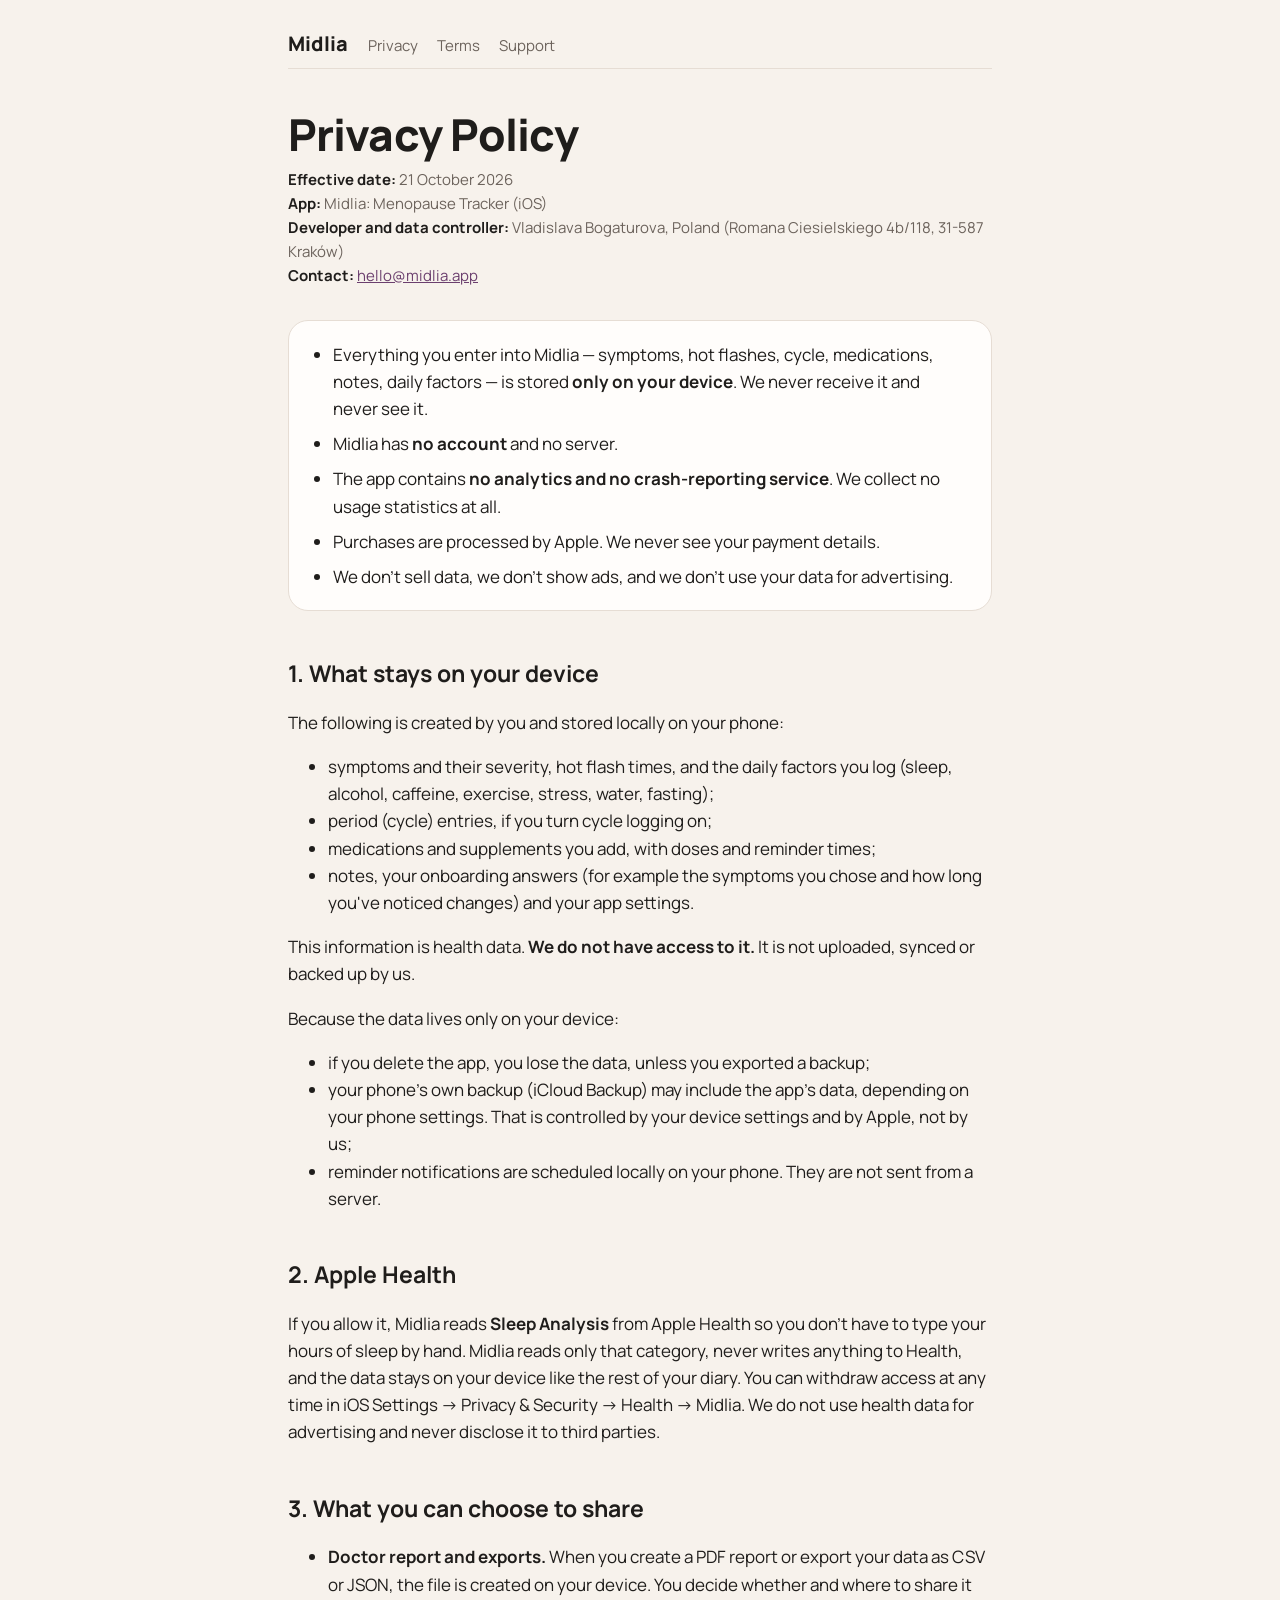
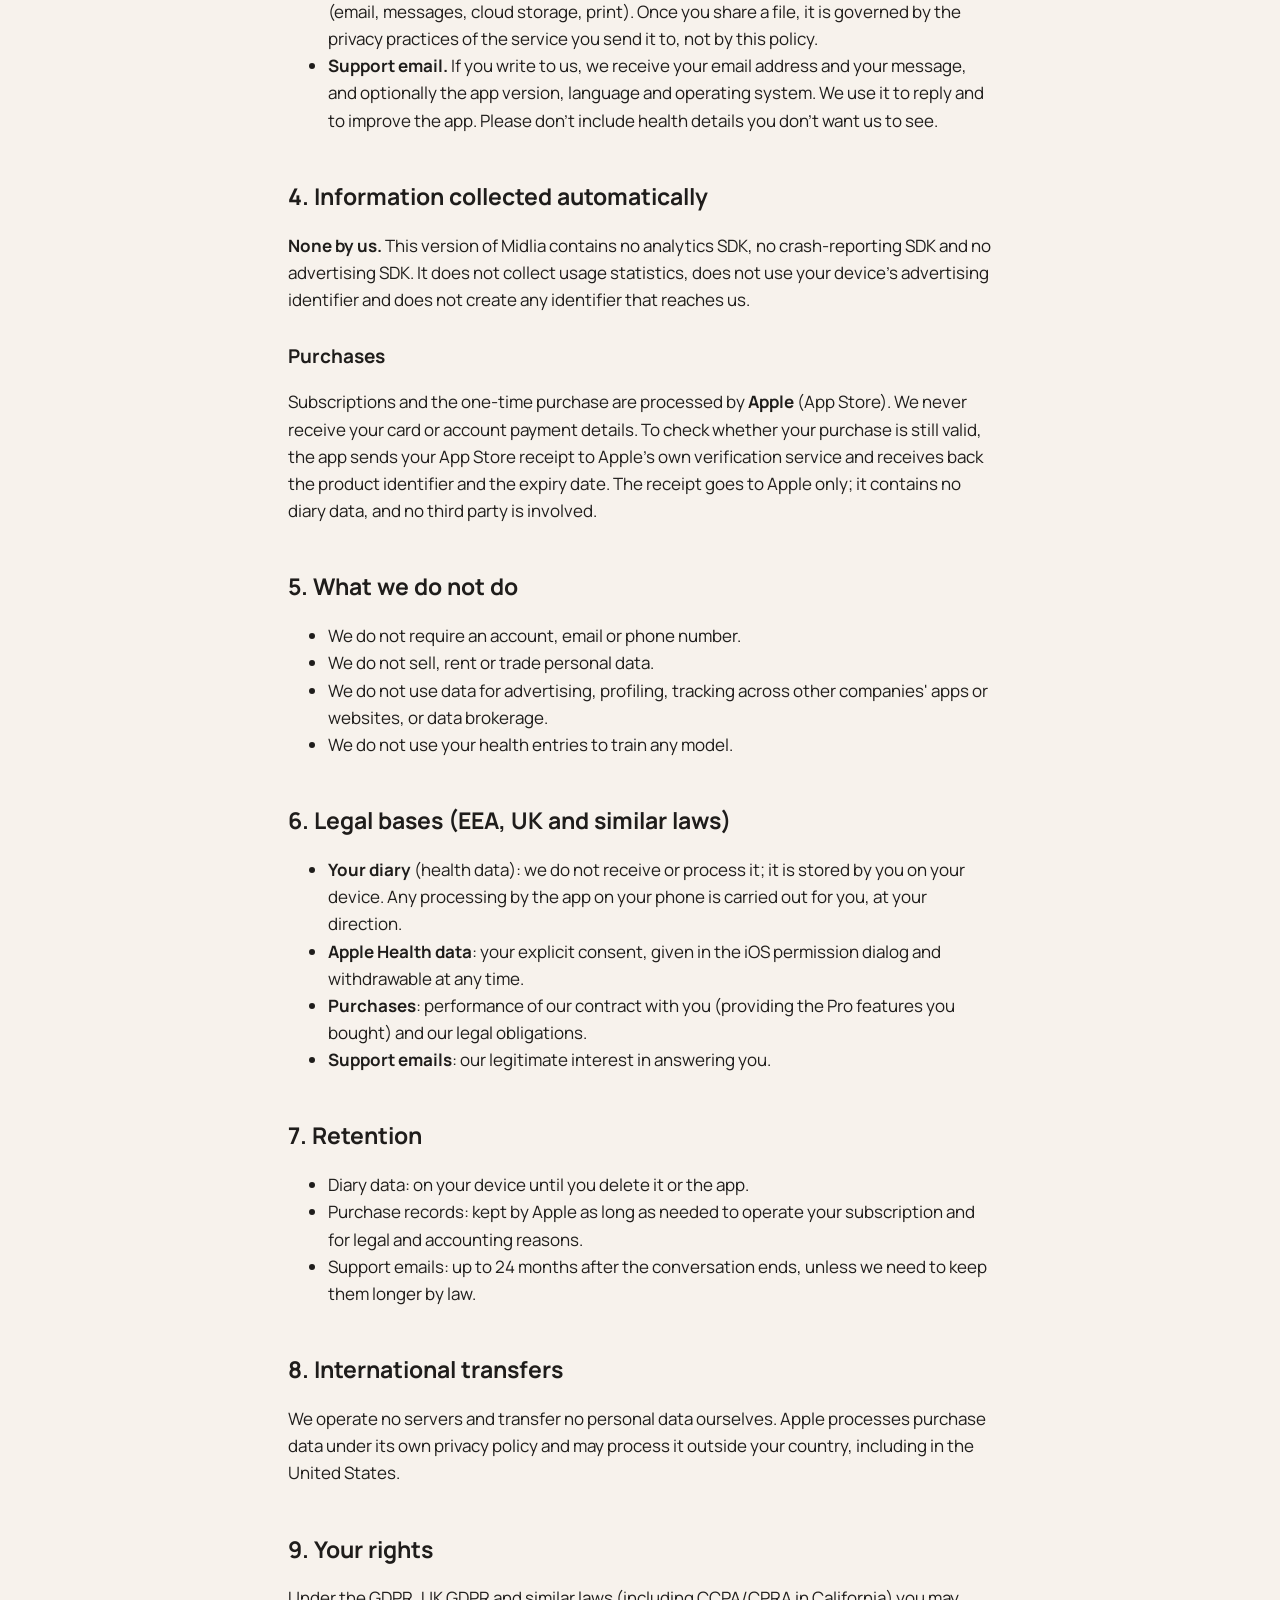
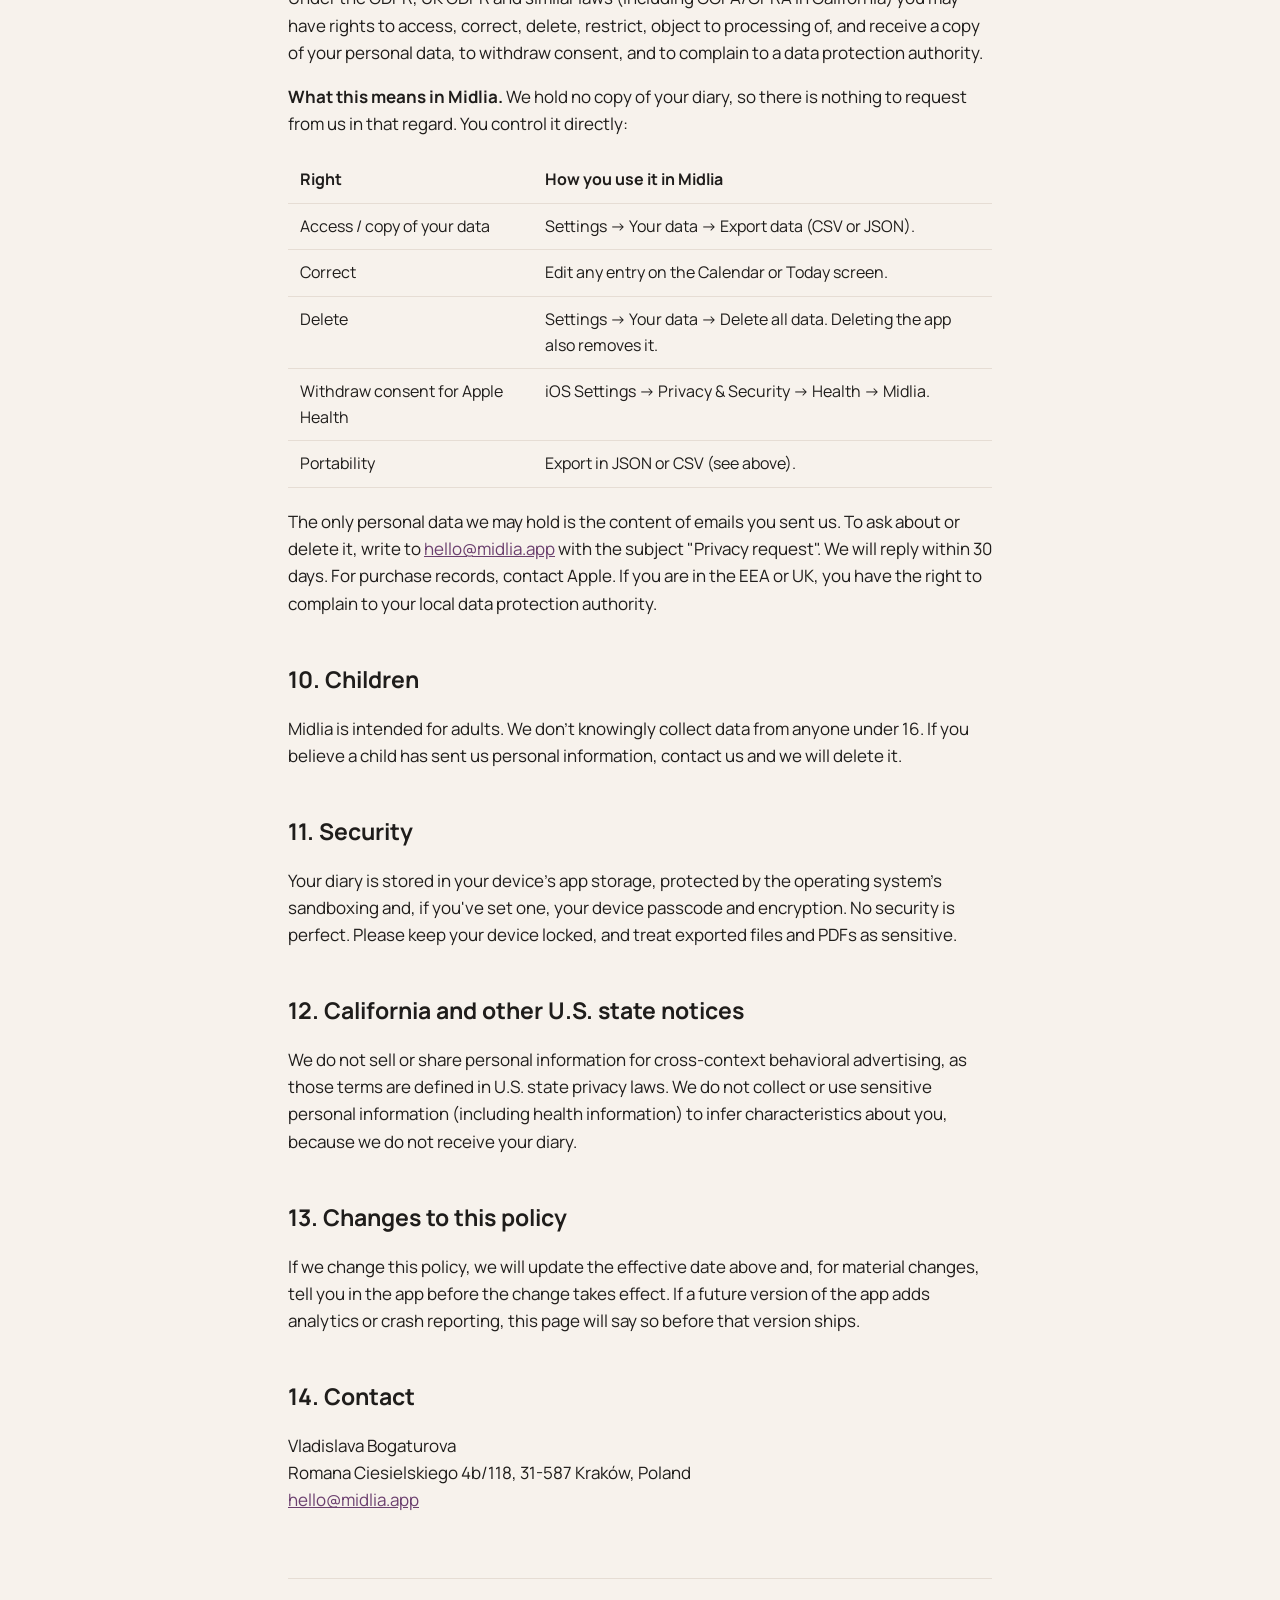
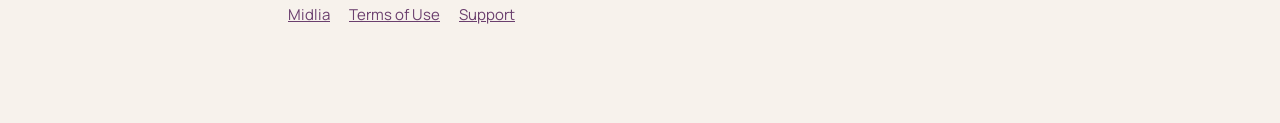
==== privacy/index.html @ 15a26197 "Midlia: privacy, terms and support pages" ====
<!doctype html>
<html lang="en">
  <head>
    <meta charset="utf-8" />
    <meta name="viewport" content="width=device-width, initial-scale=1" />
    <title>Privacy Policy — Midlia</title>
    <meta
      name="description"
      content="How Midlia handles your data: the diary stays on your device, there is no account and no server."
    />
    <link rel="preconnect" href="https://fonts.googleapis.com" />
    <link rel="preconnect" href="https://fonts.gstatic.com" crossorigin />
    <link
      href="https://fonts.googleapis.com/css2?family=Manrope:wght@400;500;700;800&display=swap"
      rel="stylesheet"
    />
    <link rel="stylesheet" href="/style.css" />
  </head>
  <body>
    <div class="wrap">
      <header class="site">
        <a class="brand" href="/">Midlia</a>
        <nav>
          <a href="/privacy/">Privacy</a>
          <a href="/terms/">Terms</a>
          <a href="/support/">Support</a>
        </nav>
      </header>

      <h1>Privacy Policy</h1>
      <p class="meta">
        <strong>Effective date:</strong> 21 October 2026<br />
        <strong>App:</strong> Midlia: Menopause Tracker (iOS)<br />
        <strong>Developer and data controller:</strong> Vladislava Bogaturova,
        Poland (Romana Ciesielskiego 4b/118, 31-587 Kraków)<br />
        <strong>Contact:</strong>
        <a href="mailto:hello@midlia.app">hello@midlia.app</a>
      </p>

      <div class="lede">
        <ul>
          <li>
            Everything you enter into Midlia — symptoms, hot flashes, cycle,
            medications, notes, daily factors — is stored
            <strong>only on your device</strong>. We never receive it and never
            see it.
          </li>
          <li>Midlia has <strong>no account</strong> and no server.</li>
          <li>
            The app contains <strong>no analytics and no crash-reporting
            service</strong>. We collect no usage statistics at all.
          </li>
          <li>
            Purchases are processed by Apple. We never see your payment details.
          </li>
          <li>
            We don't sell data, we don't show ads, and we don't use your data
            for advertising.
          </li>
        </ul>
      </div>

      <h2>1. What stays on your device</h2>
      <p>
        The following is created by you and stored locally on your phone:
      </p>
      <ul>
        <li>
          symptoms and their severity, hot flash times, and the daily factors
          you log (sleep, alcohol, caffeine, exercise, stress, water, fasting);
        </li>
        <li>period (cycle) entries, if you turn cycle logging on;</li>
        <li>
          medications and supplements you add, with doses and reminder times;
        </li>
        <li>
          notes, your onboarding answers (for example the symptoms you chose and
          how long you've noticed changes) and your app settings.
        </li>
      </ul>
      <p>
        This information is health data.
        <strong>We do not have access to it.</strong> It is not uploaded, synced
        or backed up by us.
      </p>
      <p>Because the data lives only on your device:</p>
      <ul>
        <li>
          if you delete the app, you lose the data, unless you exported a
          backup;
        </li>
        <li>
          your phone's own backup (iCloud Backup) may include the app's data,
          depending on your phone settings. That is controlled by your device
          settings and by Apple, not by us;
        </li>
        <li>
          reminder notifications are scheduled locally on your phone. They are
          not sent from a server.
        </li>
      </ul>

      <h2>2. Apple Health</h2>
      <p>
        If you allow it, Midlia reads <strong>Sleep Analysis</strong> from Apple
        Health so you don't have to type your hours of sleep by hand. Midlia
        reads only that category, never writes anything to Health, and the data
        stays on your device like the rest of your diary. You can withdraw
        access at any time in iOS Settings → Privacy &amp; Security → Health →
        Midlia. We do not use health data for advertising and never disclose it
        to third parties.
      </p>

      <h2>3. What you can choose to share</h2>
      <ul>
        <li>
          <strong>Doctor report and exports.</strong> When you create a PDF
          report or export your data as CSV or JSON, the file is created on your
          device. You decide whether and where to share it (email, messages,
          cloud storage, print). Once you share a file, it is governed by the
          privacy practices of the service you send it to, not by this policy.
        </li>
        <li>
          <strong>Support email.</strong> If you write to us, we receive your
          email address and your message, and optionally the app version,
          language and operating system. We use it to reply and to improve the
          app. Please don't include health details you don't want us to see.
        </li>
      </ul>

      <h2>4. Information collected automatically</h2>
      <p>
        <strong>None by us.</strong> This version of Midlia contains no
        analytics SDK, no crash-reporting SDK and no advertising SDK. It does
        not collect usage statistics, does not use your device's advertising
        identifier and does not create any identifier that reaches us.
      </p>
      <h3>Purchases</h3>
      <p>
        Subscriptions and the one-time purchase are processed by
        <strong>Apple</strong> (App Store). We never receive your card or
        account payment details. To check whether your purchase is still valid,
        the app sends your App Store receipt to Apple's own verification service
        and receives back the product identifier and the expiry date. The
        receipt goes to Apple only; it contains no diary data, and no third
        party is involved.
      </p>

      <h2>5. What we do not do</h2>
      <ul>
        <li>We do not require an account, email or phone number.</li>
        <li>We do not sell, rent or trade personal data.</li>
        <li>
          We do not use data for advertising, profiling, tracking across other
          companies' apps or websites, or data brokerage.
        </li>
        <li>We do not use your health entries to train any model.</li>
      </ul>

      <h2>6. Legal bases (EEA, UK and similar laws)</h2>
      <ul>
        <li>
          <strong>Your diary</strong> (health data): we do not receive or
          process it; it is stored by you on your device. Any processing by the
          app on your phone is carried out for you, at your direction.
        </li>
        <li>
          <strong>Apple Health data</strong>: your explicit consent, given in
          the iOS permission dialog and withdrawable at any time.
        </li>
        <li>
          <strong>Purchases</strong>: performance of our contract with you
          (providing the Pro features you bought) and our legal obligations.
        </li>
        <li>
          <strong>Support emails</strong>: our legitimate interest in answering
          you.
        </li>
      </ul>

      <h2>7. Retention</h2>
      <ul>
        <li>Diary data: on your device until you delete it or the app.</li>
        <li>
          Purchase records: kept by Apple as long as needed to operate your
          subscription and for legal and accounting reasons.
        </li>
        <li>
          Support emails: up to 24 months after the conversation ends, unless we
          need to keep them longer by law.
        </li>
      </ul>

      <h2>8. International transfers</h2>
      <p>
        We operate no servers and transfer no personal data ourselves. Apple
        processes purchase data under its own privacy policy and may process it
        outside your country, including in the United States.
      </p>

      <h2>9. Your rights</h2>
      <p>
        Under the GDPR, UK GDPR and similar laws (including CCPA/CPRA in
        California) you may have rights to access, correct, delete, restrict,
        object to processing of, and receive a copy of your personal data, to
        withdraw consent, and to complain to a data protection authority.
      </p>
      <p>
        <strong>What this means in Midlia.</strong> We hold no copy of your
        diary, so there is nothing to request from us in that regard. You
        control it directly:
      </p>
      <table>
        <tr>
          <th>Right</th>
          <th>How you use it in Midlia</th>
        </tr>
        <tr>
          <td>Access / copy of your data</td>
          <td>Settings → Your data → Export data (CSV or JSON).</td>
        </tr>
        <tr>
          <td>Correct</td>
          <td>Edit any entry on the Calendar or Today screen.</td>
        </tr>
        <tr>
          <td>Delete</td>
          <td>
            Settings → Your data → Delete all data. Deleting the app also
            removes it.
          </td>
        </tr>
        <tr>
          <td>Withdraw consent for Apple Health</td>
          <td>iOS Settings → Privacy &amp; Security → Health → Midlia.</td>
        </tr>
        <tr>
          <td>Portability</td>
          <td>Export in JSON or CSV (see above).</td>
        </tr>
      </table>
      <p>
        The only personal data we may hold is the content of emails you sent us.
        To ask about or delete it, write to
        <a href="mailto:hello@midlia.app">hello@midlia.app</a> with the subject
        "Privacy request". We will reply within 30 days. For purchase records,
        contact Apple. If you are in the EEA or UK, you have the right to
        complain to your local data protection authority.
      </p>

      <h2>10. Children</h2>
      <p>
        Midlia is intended for adults. We don't knowingly collect data from
        anyone under 16. If you believe a child has sent us personal
        information, contact us and we will delete it.
      </p>

      <h2>11. Security</h2>
      <p>
        Your diary is stored in your device's app storage, protected by the
        operating system's sandboxing and, if you've set one, your device
        passcode and encryption. No security is perfect. Please keep your device
        locked, and treat exported files and PDFs as sensitive.
      </p>

      <h2>12. California and other U.S. state notices</h2>
      <p>
        We do not sell or share personal information for cross-context
        behavioral advertising, as those terms are defined in U.S. state privacy
        laws. We do not collect or use sensitive personal information (including
        health information) to infer characteristics about you, because we do
        not receive your diary.
      </p>

      <h2>13. Changes to this policy</h2>
      <p>
        If we change this policy, we will update the effective date above and,
        for material changes, tell you in the app before the change takes
        effect. If a future version of the app adds analytics or crash
        reporting, this page will say so before that version ships.
      </p>

      <h2>14. Contact</h2>
      <p>
        Vladislava Bogaturova<br />
        Romana Ciesielskiego 4b/118, 31-587 Kraków, Poland<br />
        <a href="mailto:hello@midlia.app">hello@midlia.app</a>
      </p>

      <footer class="site">
        <a href="/">Midlia</a>
        <a href="/terms/">Terms of Use</a>
        <a href="/support/">Support</a>
      </footer>
    </div>
  </body>
</html>
---- style.css ----
/* Палитра и типографика из docs/PLAN.md §4.1 — сайт выглядит как приложение. */
:root {
  --sand: #f7f2ec;
  --card: #fffdfb;
  --ink: #1f1d1b;
  --muted: #6c635c;
  --plum: #6b3f6e;
  --terracotta: #d97a5b;
  --line: #e6ddd4;
}

@media (prefers-color-scheme: dark) {
  :root {
    --sand: #1a1817;
    --card: #231f1e;
    --ink: #f4f0ec;
    --muted: #a99f98;
    --plum: #c6a0c8;
    --line: #3a3330;
  }
}

* {
  box-sizing: border-box;
}

body {
  margin: 0;
  padding: 0 16px 96px;
  background: var(--sand);
  color: var(--ink);
  font-family: Manrope, -apple-system, BlinkMacSystemFont, 'Segoe UI', sans-serif;
  font-size: 17px;
  line-height: 1.6;
  -webkit-text-size-adjust: 100%;
}

.wrap {
  max-width: 44rem;
  margin: 0 auto;
}

header.site {
  display: flex;
  align-items: baseline;
  gap: 20px;
  flex-wrap: wrap;
  padding: 28px 0 8px;
  border-bottom: 1px solid var(--line);
  margin-bottom: 40px;
}

header.site a.brand {
  font-weight: 800;
  font-size: 20px;
  text-decoration: none;
  color: var(--ink);
}

header.site nav a {
  color: var(--muted);
  text-decoration: none;
  margin-right: 16px;
  font-size: 15px;
}

header.site nav a:hover {
  color: var(--plum);
}

h1 {
  font-size: clamp(32px, 6vw, 44px);
  line-height: 1.15;
  font-weight: 800;
  margin: 0 0 8px;
  letter-spacing: -0.02em;
}

h2 {
  font-size: 23px;
  font-weight: 700;
  margin: 44px 0 12px;
}

h3 {
  font-size: 19px;
  font-weight: 700;
  margin: 28px 0 8px;
}

a {
  color: var(--plum);
}

.meta {
  color: var(--muted);
  font-size: 15px;
  margin: 0 0 32px;
}

.meta strong {
  color: var(--ink);
}

.lede {
  background: var(--card);
  border: 1px solid var(--line);
  border-radius: 20px;
  padding: 20px 24px;
  margin: 32px 0;
}

.lede ul {
  margin: 0;
  padding-left: 20px;
}

.lede li + li {
  margin-top: 8px;
}

.note {
  border-left: 3px solid var(--terracotta);
  padding: 4px 0 4px 16px;
  margin: 24px 0;
  color: var(--muted);
}

table {
  border-collapse: collapse;
  width: 100%;
  margin: 20px 0;
  font-size: 16px;
}

th,
td {
  text-align: left;
  vertical-align: top;
  padding: 10px 12px;
  border-bottom: 1px solid var(--line);
}

th {
  font-weight: 700;
}

footer.site {
  margin-top: 64px;
  padding-top: 24px;
  border-top: 1px solid var(--line);
  color: var(--muted);
  font-size: 15px;
}

footer.site a {
  margin-right: 16px;
}

/* Главная */
.hero {
  padding: 48px 0 8px;
}

.hero p.tagline {
  font-size: 21px;
  color: var(--muted);
  max-width: 34rem;
}

.cards {
  display: grid;
  gap: 16px;
  grid-template-columns: repeat(auto-fit, minmax(15rem, 1fr));
  margin: 40px 0;
}

.cards section {
  background: var(--card);
  border: 1px solid var(--line);
  border-radius: 20px;
  padding: 20px 24px;
}

.cards h2 {
  margin: 0 0 8px;
  font-size: 19px;
}

.cards p {
  margin: 0;
  color: var(--muted);
  font-size: 16px;
}
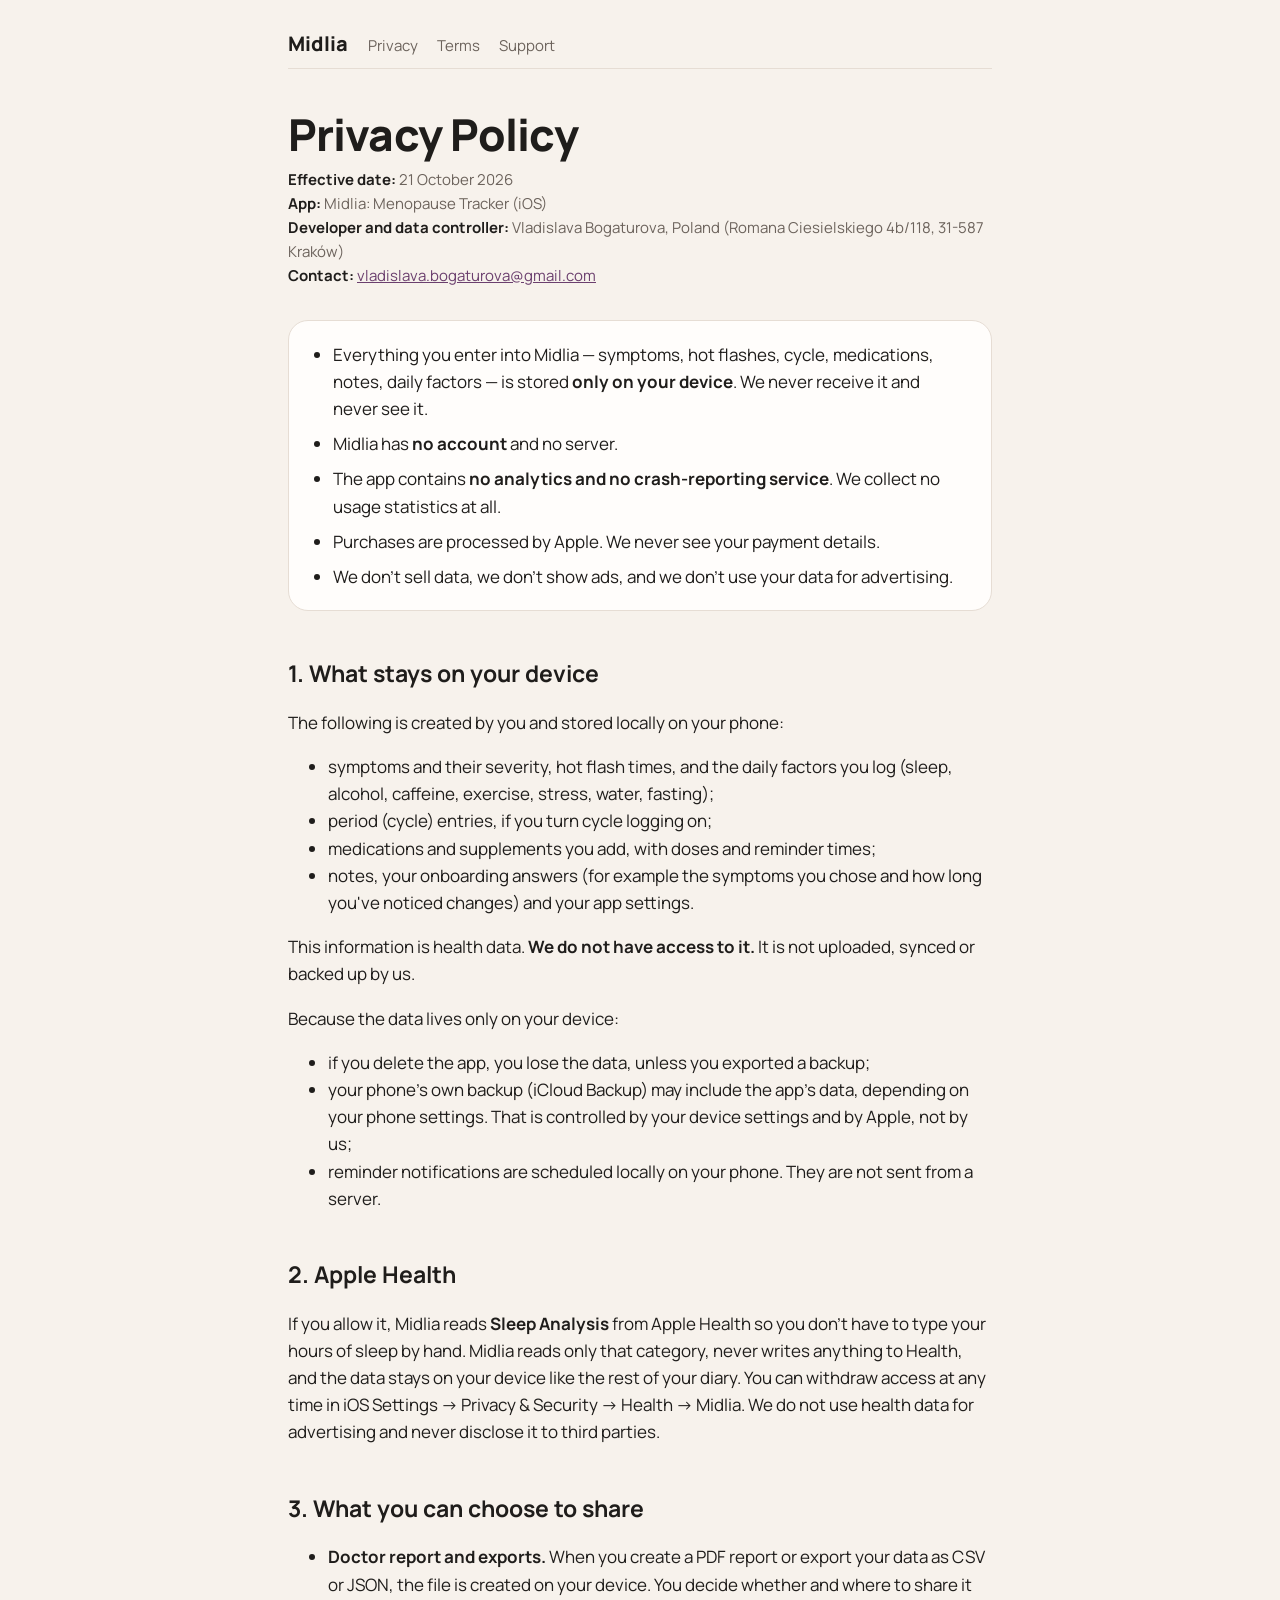
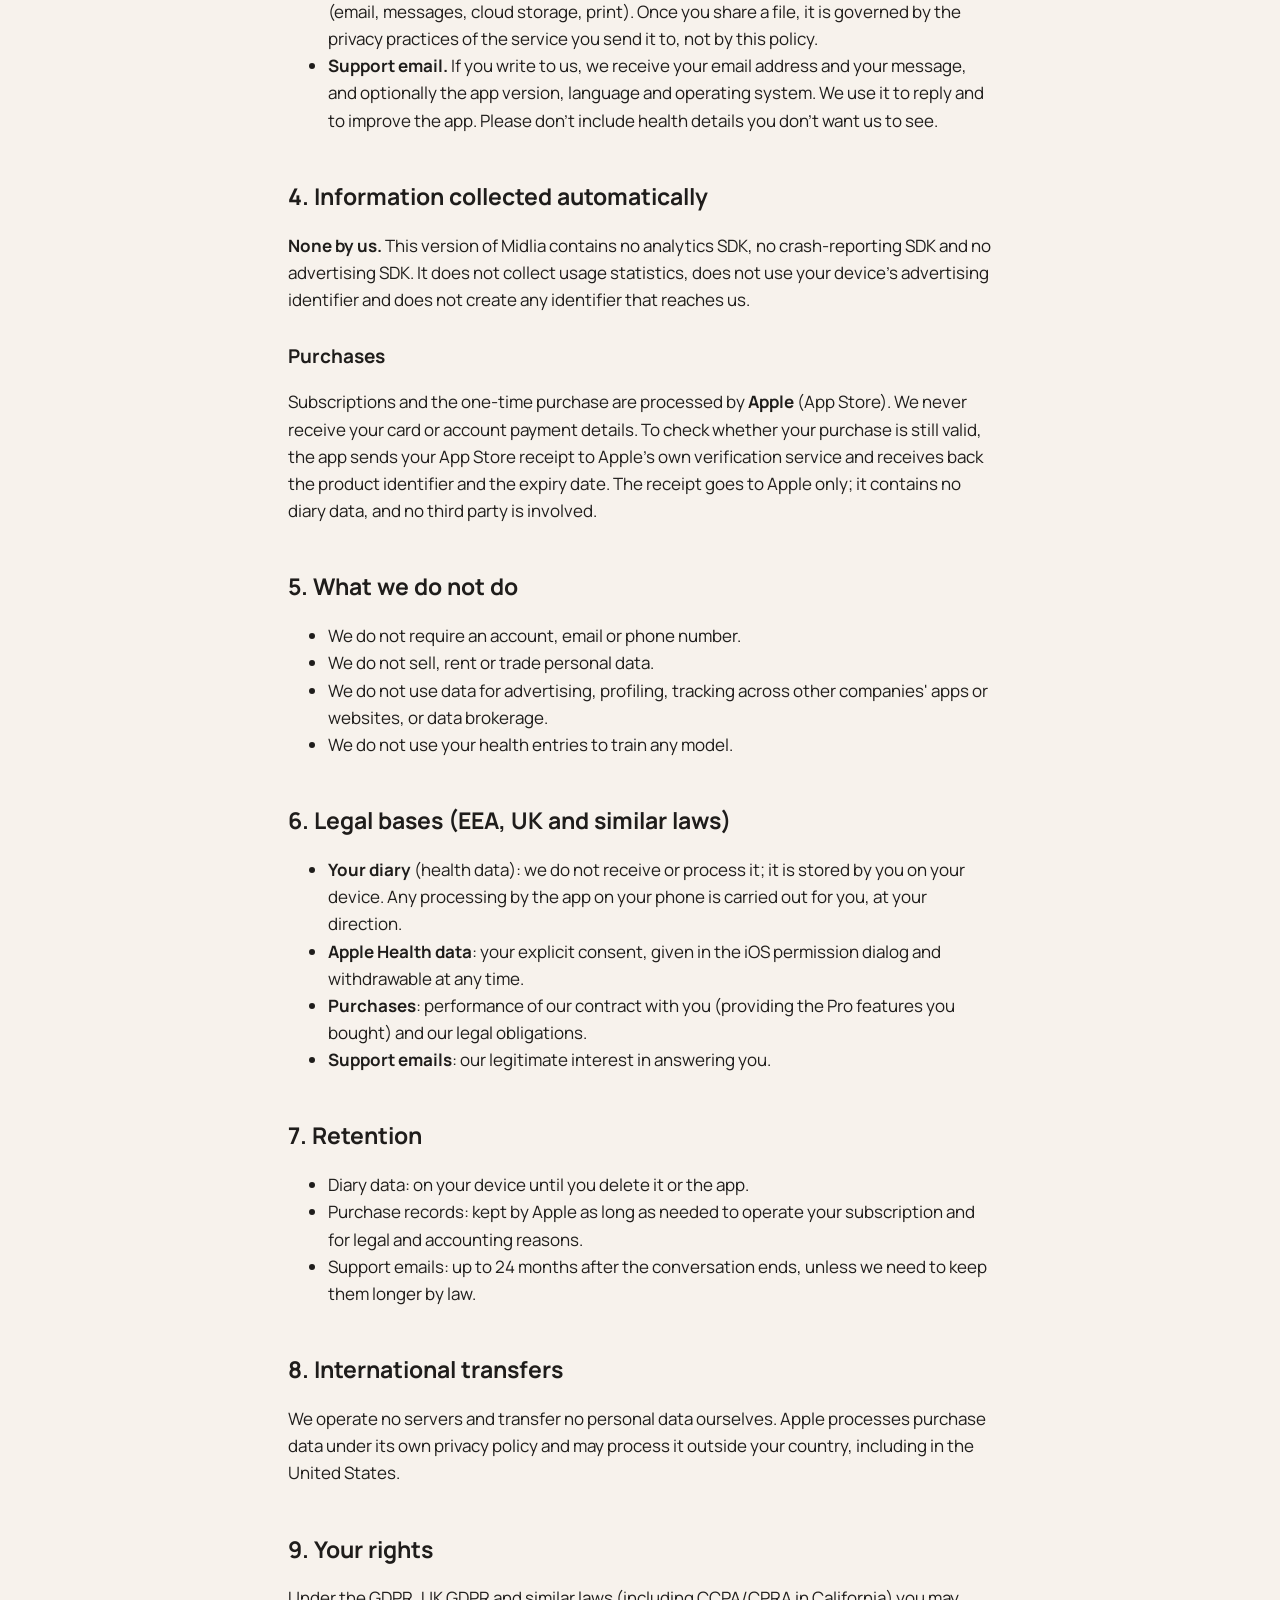
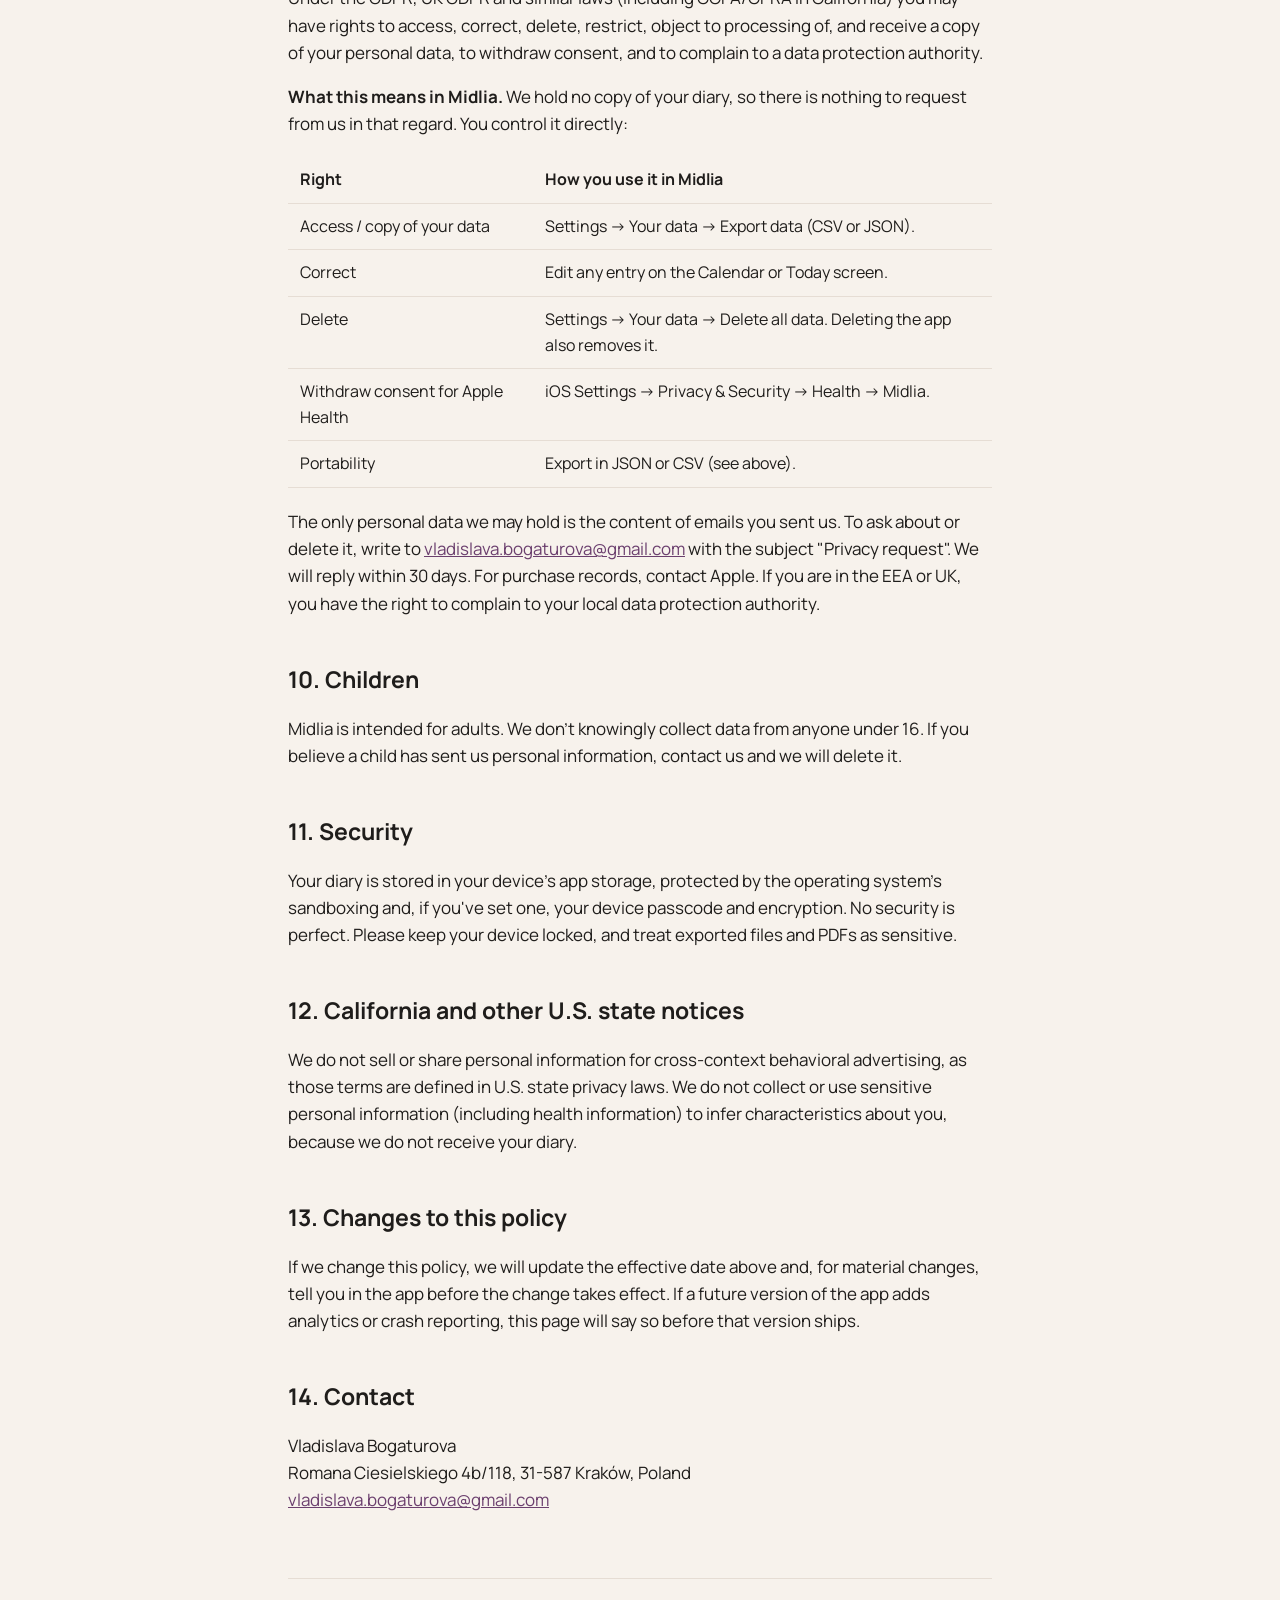
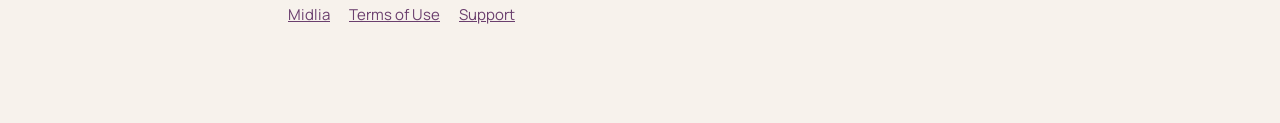
==== commit 63267bab: "Working support address until the domain exists" ====
--- a/privacy/index.html
+++ b/privacy/index.html
@@ -14,16 +14,16 @@
       href="https://fonts.googleapis.com/css2?family=Manrope:wght@400;500;700;800&display=swap"
       rel="stylesheet"
     />
-    <link rel="stylesheet" href="/style.css" />
+    <link rel="stylesheet" href="../style.css" />
   </head>
   <body>
     <div class="wrap">
       <header class="site">
-        <a class="brand" href="/">Midlia</a>
+        <a class="brand" href="../">Midlia</a>
         <nav>
-          <a href="/privacy/">Privacy</a>
-          <a href="/terms/">Terms</a>
-          <a href="/support/">Support</a>
+          <a href="../privacy/">Privacy</a>
+          <a href="../terms/">Terms</a>
+          <a href="../support/">Support</a>
         </nav>
       </header>
 
@@ -34,7 +34,7 @@
         <strong>Developer and data controller:</strong> Vladislava Bogaturova,
         Poland (Romana Ciesielskiego 4b/118, 31-587 Kraków)<br />
         <strong>Contact:</strong>
-        <a href="mailto:hello@midlia.app">hello@midlia.app</a>
+        <a href="mailto:vladislava.bogaturova@gmail.com">vladislava.bogaturova@gmail.com</a>
       </p>
 
       <div class="lede">
@@ -242,7 +242,7 @@
       <p>
         The only personal data we may hold is the content of emails you sent us.
         To ask about or delete it, write to
-        <a href="mailto:hello@midlia.app">hello@midlia.app</a> with the subject
+        <a href="mailto:vladislava.bogaturova@gmail.com">vladislava.bogaturova@gmail.com</a> with the subject
         "Privacy request". We will reply within 30 days. For purchase records,
         contact Apple. If you are in the EEA or UK, you have the right to
         complain to your local data protection authority.
@@ -284,13 +284,13 @@
       <p>
         Vladislava Bogaturova<br />
         Romana Ciesielskiego 4b/118, 31-587 Kraków, Poland<br />
-        <a href="mailto:hello@midlia.app">hello@midlia.app</a>
+        <a href="mailto:vladislava.bogaturova@gmail.com">vladislava.bogaturova@gmail.com</a>
       </p>
 
       <footer class="site">
-        <a href="/">Midlia</a>
-        <a href="/terms/">Terms of Use</a>
-        <a href="/support/">Support</a>
+        <a href="../">Midlia</a>
+        <a href="../terms/">Terms of Use</a>
+        <a href="../support/">Support</a>
       </footer>
     </div>
   </body>
